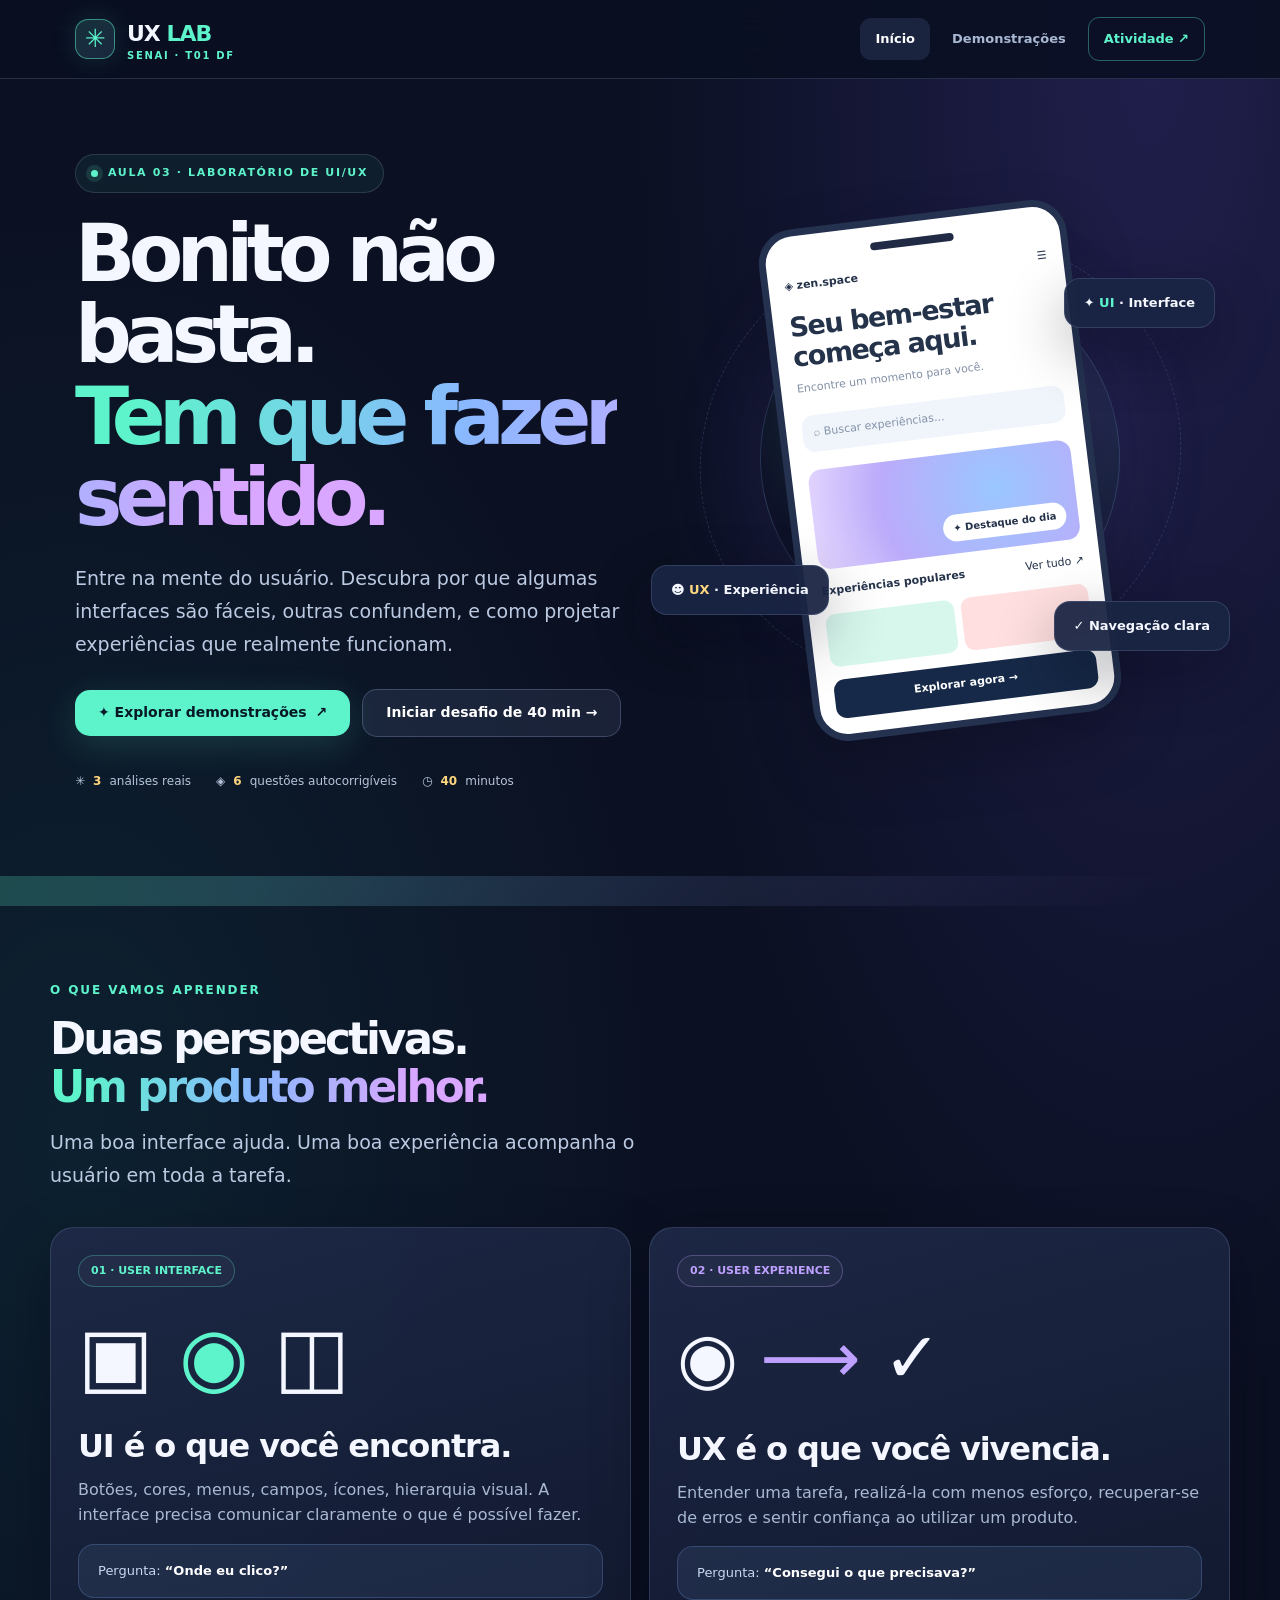
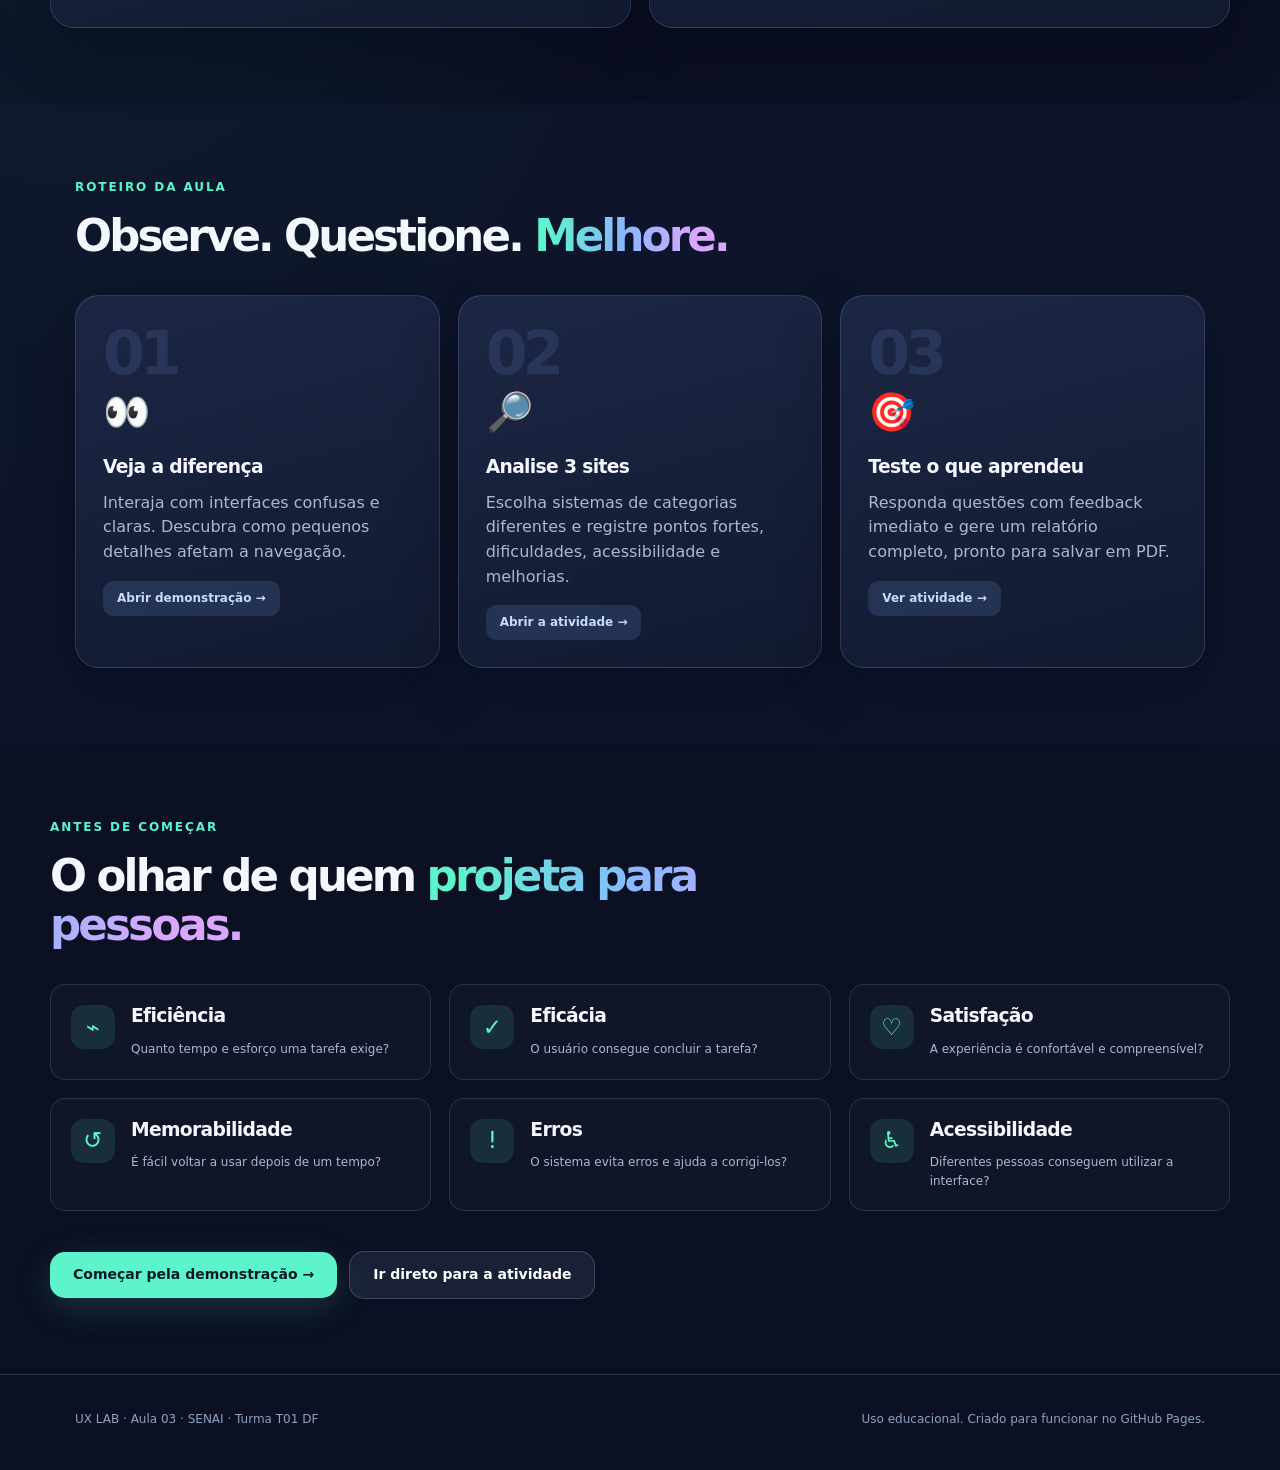
==== index.html @ def49b8b "Add files via upload" ====
<!DOCTYPE html><html lang="pt-BR"><head><meta charset="UTF-8"><meta name="viewport" content="width=device-width, initial-scale=1"><meta name="theme-color" content="#0b1022"><meta name="description" content="UX LAB: laboratório interativo de UI/UX para a Aula 03 do SENAI, turma T01 DF."><title>UX LAB | SENAI · T01 DF</title><link rel="icon" href="favicon.svg" type="image/svg+xml"><link rel="stylesheet" href="styles.css"></head><body>
<header class="topbar"><nav class="navbar wrap" aria-label="Navegação principal"><a class="brand" href="index.html"><span class="brand-mark" aria-hidden="true">✳</span><span>UX<span style="color:var(--teal)"> LAB</span><small>SENAI · T01 DF</small></span></a><div class="navlinks"><a href="index.html" aria-current="page">Início</a><a href="demonstracao.html">Demonstrações</a><a href="atividade.html" class="nav-cta">Atividade ↗</a></div></nav></header>
<main><section class="wrap hero"><div><div class="banner"><span class="pulse"></span> Aula 03 · Laboratório de UI/UX</div><h1>Bonito não basta.<br><span class="grad-text">Tem que fazer sentido.</span></h1><p class="lead">Entre na mente do usuário. Descubra por que algumas interfaces são fáceis, outras confundem, e como projetar experiências que realmente funcionam.</p><div class="hero-actions"><a href="demonstracao.html" class="btn primary">✦ Explorar demonstrações <span aria-hidden="true">↗</span></a><a href="atividade.html" class="btn secondary">Iniciar desafio de 40 min →</a></div><div class="highlights"><span>✳ <b>3</b> análises reais</span><span>◈ <b>6</b> questões autocorrigíveis</span><span>◷ <b>40</b> minutos</span></div></div>
<div class="visual-globe" aria-label="Ilustração de interface de aplicativo, com elementos de design e experiência"><div class="orb"></div><div class="orbit"></div><div class="hero-ui phone"><div class="notch"></div><div class="mini-top"><span>◈ zen.space</span><span>☰</span></div><div class="mini-title">Seu bem-estar<br>começa aqui.</div><div class="mini-sub">Encontre um momento para você.</div><div class="mini-search">⌕ Buscar experiências...</div><div class="mini-color"><div class="mini-pill">✦ Destaque do dia</div></div><div class="mini-row"><b>Experiências populares</b><span>Ver tudo ↗</span></div><div style="display:grid;grid-template-columns:1fr 1fr;gap:7px"><div style="height:53px;background:#d7f7ed;border-radius:10px"></div><div style="height:53px;background:#ffdfdf;border-radius:10px"></div></div><div class="mini-btn" style="margin-top:13px">Explorar agora →</div></div><div class="floating-tag tag-one">✦ <span style="color:var(--teal)">UI</span> · Interface</div><div class="floating-tag tag-two">☻ <span style="color:var(--gold)">UX</span> · Experiência</div><div class="floating-tag tag-three">✓ Navegação clara</div></div></section>
<div class="wave-decoration"></div>
<section class="section wrap" id="conceitos"><div class="section-head"><div class="eyebrow">O que vamos aprender</div><h2>Duas perspectivas.<br><span class="grad-text">Um produto melhor.</span></h2><p class="lead">Uma boa interface ajuda. Uma boa experiência acompanha o usuário em toda a tarefa.</p></div><div class="cards2"><article class="panel pad"><div class="pill teal">01 · USER INTERFACE</div><div style="font-size:80px;line-height:1.2;margin:22px 0">▣ <span style="color:var(--teal)">◉</span> ◫</div><h3 style="font-size:32px">UI é o que você encontra.</h3><p class="muted">Botões, cores, menus, campos, ícones, hierarquia visual. A interface precisa comunicar claramente o que é possível fazer.</p><div class="note">Pergunta: <strong>“Onde eu clico?”</strong></div></article><article class="panel pad"><div class="pill purple">02 · USER EXPERIENCE</div><div style="font-size:70px;line-height:1.35;margin:24px 0">◉ <span style="color:var(--purple)">⟶</span> ✓</div><h3 style="font-size:32px">UX é o que você vivencia.</h3><p class="muted">Entender uma tarefa, realizá-la com menos esforço, recuperar-se de erros e sentir confiança ao utilizar um produto.</p><div class="note">Pergunta: <strong>“Consegui o que precisava?”</strong></div></article></div></section>
<section class="section" style="background:rgba(18,26,48,.6)"><div class="wrap"><div class="section-head"><div class="eyebrow">Roteiro da aula</div><h2>Observe. Questione. <span class="grad-text">Melhore.</span></h2></div><div class="cards3"><div class="panel pad"><div class="cardnum">01</div><span class="feature-icon">👀</span><h3>Veja a diferença</h3><p class="muted">Interaja com interfaces confusas e claras. Descubra como pequenos detalhes afetam a navegação.</p><a href="demonstracao.html" class="btn soft sm">Abrir demonstração →</a></div><div class="panel pad"><div class="cardnum">02</div><span class="feature-icon">🔎</span><h3>Analise 3 sites</h3><p class="muted">Escolha sistemas de categorias diferentes e registre pontos fortes, dificuldades, acessibilidade e melhorias.</p><a href="atividade.html" class="btn soft sm">Abrir a atividade →</a></div><div class="panel pad"><div class="cardnum">03</div><span class="feature-icon">🎯</span><h3>Teste o que aprendeu</h3><p class="muted">Responda questões com feedback imediato e gere um relatório completo, pronto para salvar em PDF.</p><a href="atividade.html#quiz" class="btn soft sm">Ver atividade →</a></div></div></div></section>
<section class="section wrap"><div class="section-head"><div class="eyebrow">Antes de começar</div><h2>O olhar de quem <span class="grad-text">projeta para pessoas.</span></h2></div><div class="cards3"><div class="criterion"><div class="ci">⌁</div><div><h3>Eficiência</h3><p>Quanto tempo e esforço uma tarefa exige?</p></div></div><div class="criterion"><div class="ci">✓</div><div><h3>Eficácia</h3><p>O usuário consegue concluir a tarefa?</p></div></div><div class="criterion"><div class="ci">♡</div><div><h3>Satisfação</h3><p>A experiência é confortável e compreensível?</p></div></div><div class="criterion"><div class="ci">↺</div><div><h3>Memorabilidade</h3><p>É fácil voltar a usar depois de um tempo?</p></div></div><div class="criterion"><div class="ci">!</div><div><h3>Erros</h3><p>O sistema evita erros e ajuda a corrigi-los?</p></div></div><div class="criterion"><div class="ci">♿</div><div><h3>Acessibilidade</h3><p>Diferentes pessoas conseguem utilizar a interface?</p></div></div></div><div class="hero-actions" style="margin-top:40px"><a class="btn primary" href="demonstracao.html">Começar pela demonstração →</a><a class="btn secondary" href="atividade.html">Ir direto para a atividade</a></div></section></main>
<footer class="footer"><div class="wrap footer-grid"><span>UX LAB · Aula 03 · SENAI · Turma T01 DF</span><span>Uso educacional. Criado para funcionar no GitHub Pages.</span></div></footer><script src="app.js" defer></script></body></html>
---- styles.css ----
:root{--bg:#0b1022;--bg2:#111a32;--panel:#18213b;--panel2:#202b49;--ink:#f4f7ff;--muted:#a9b8d3;--outline:rgba(186,205,255,.16);--teal:#5df4cb;--blue:#89b8ff;--purple:#bda0ff;--pink:#ff9ec4;--gold:#ffd67d;--red:#ff9c99;--white:#fff;--radius:24px;--shadow:0 22px 60px rgba(1,6,20,.32)}*{box-sizing:border-box}html{scroll-behavior:smooth}body{margin:0;background:radial-gradient(ellipse at 90% 2%,rgba(107,83,225,.22),transparent 32%),radial-gradient(ellipse at 6% 37%,rgba(28,179,166,.10),transparent 36%),var(--bg);color:var(--ink);font-family:Inter,ui-sans-serif,system-ui,-apple-system,'Segoe UI',Arial,sans-serif;line-height:1.54;-webkit-font-smoothing:antialiased}a{color:inherit;text-decoration:none}button,input,textarea,select{font:inherit}button{cursor:pointer}a:focus-visible,button:focus-visible,input:focus-visible,textarea:focus-visible,select:focus-visible{outline:3px solid var(--gold);outline-offset:3px}button:disabled{cursor:not-allowed;opacity:.5}::selection{background:var(--teal);color:#091323}.wrap{max-width:1180px;padding:0 25px;margin:auto}.topbar{position:sticky;top:0;z-index:50;background:rgba(10,16,34,.87);backdrop-filter:blur(20px);border-bottom:1px solid var(--outline)}.navbar{display:flex;align-items:center;justify-content:space-between;min-height:78px;gap:20px}.brand{display:flex;align-items:center;gap:12px;font-weight:850;letter-spacing:-.045em;font-size:22px}.brand-mark{display:grid;place-items:center;width:40px;height:40px;border:1px solid rgba(93,244,203,.5);border-radius:13px;background:linear-gradient(140deg,rgba(93,244,203,.16),rgba(137,184,255,.14));box-shadow:0 0 27px rgba(93,244,203,.12);color:var(--teal);font-size:25px}.brand small{font-size:10px;letter-spacing:.17em;color:var(--teal);display:block;line-height:1.1}.navlinks{display:flex;gap:7px;align-items:center}.navlinks a{font-size:13px;color:var(--muted);font-weight:700;padding:11px 15px;border-radius:11px}.navlinks a:hover,.navlinks a[aria-current=page]{background:rgba(137,184,255,.12);color:#fff}.nav-cta{border:1px solid rgba(93,244,203,.36)!important;color:var(--teal)!important}.banner{margin:28px 0 0;padding:10px 15px;border:1px solid var(--outline);display:inline-flex;border-radius:100px;gap:10px;align-items:center;font-size:11px;font-weight:850;letter-spacing:.15em;color:var(--teal);text-transform:uppercase;background:rgba(93,244,203,.06)}.pulse{width:7px;height:7px;border-radius:50%;background:var(--teal);box-shadow:0 0 0 5px rgba(93,244,203,.13)}h1,h2,h3,p{margin-top:0}h1{font-size:clamp(46px,6.2vw,90px);letter-spacing:-.085em;line-height:1.025;margin:20px 0 24px;font-weight:900}h2{font-size:clamp(29px,3.4vw,48px);letter-spacing:-.065em;line-height:1.12;margin-bottom:14px}h3{letter-spacing:-.035em;margin-bottom:12px;line-height:1.22}.grad-text{background:linear-gradient(96deg,#5df4cb 7%,#89b8ff 46%,#d9a7ff 82%);-webkit-background-clip:text;background-clip:text;color:transparent}.lead{color:#bbcae2;font-size:clamp(16px,1.5vw,19px);max-width:640px;line-height:1.72}.hero{display:grid;grid-template-columns:1fr .94fr;gap:38px;align-items:center;padding-top:47px;padding-bottom:86px;min-height:610px}.hero-actions,.btn-row{display:flex;gap:12px;flex-wrap:wrap;align-items:center;margin-top:29px}.btn{display:inline-flex;align-items:center;justify-content:center;gap:9px;border:0;border-radius:15px;padding:14px 23px;font-size:14px;font-weight:850;transition:transform .2s,background .2s;line-height:1.25}.btn:hover{transform:translateY(-2px)}.btn.primary{background:var(--teal);color:#071826;box-shadow:0 9px 35px rgba(93,244,203,.16)}.btn.secondary{background:rgba(166,185,238,.10);color:#fff;border:1px solid rgba(189,209,255,.22)}.btn.soft{background:rgba(137,184,255,.14);color:#c5dbff}.btn.gold{background:var(--gold);color:#191827}.btn.danger{color:#ffb9bc;border:1px solid rgba(255,156,153,.35);background:rgba(255,156,153,.07)}.btn.sm{padding:10px 14px;border-radius:10px;font-size:12px}.eyebrow{font-weight:850;letter-spacing:.16em;color:var(--teal);text-transform:uppercase;font-size:12px;margin-bottom:15px}.mini{font-size:12px;color:var(--muted)}.muted{color:var(--muted)}.section{padding:75px 0}.section-head{max-width:750px;margin-bottom:35px}.cards3{display:grid;grid-template-columns:repeat(3,minmax(0,1fr));gap:18px}.cards2{display:grid;grid-template-columns:repeat(2,minmax(0,1fr));gap:18px}.panel{border:1px solid var(--outline);border-radius:var(--radius);background:linear-gradient(165deg,rgba(31,42,73,.88),rgba(19,27,50,.88));box-shadow:var(--shadow)}.pad{padding:27px}.eyecard{font-size:11px;font-weight:850;letter-spacing:.12em;color:var(--teal);text-transform:uppercase}.cardnum{font-size:60px;font-weight:900;letter-spacing:-.08em;line-height:1;color:rgba(137,184,255,.12)}.visual-globe{position:relative;height:490px;display:grid;place-items:center;isolation:isolate}.orb{position:absolute;width:360px;height:360px;border-radius:50%;border:1px solid rgba(137,184,255,.2);background:radial-gradient(circle at 60% 35%,rgba(160,119,255,.25),rgba(93,244,203,.055) 55%,transparent 70%);box-shadow:0 0 100px rgba(143,116,255,.12);transform:rotate(-15deg)}.orbit{position:absolute;inset:22px;border:1px dashed rgba(145,175,237,.18);border-radius:50%;transform:rotate(-18deg)}.hero-ui{width:310px;position:relative;transform:rotate(-7deg);z-index:2;box-shadow:0 40px 90px rgba(0,0,0,.4);animation:floaty 6s ease-in-out infinite}.phone{border:7px solid #243250;border-radius:35px;background:#fff;color:#24324a;padding:16px;box-shadow:0 28px 65px rgba(0,0,0,.2)}.phone .notch{width:84px;height:8px;background:#202a45;border-radius:100px;margin:0 auto 18px}.mini-top{display:flex;justify-content:space-between;align-items:center;font-size:11px;font-weight:800}.mini-title{font-size:27px;font-weight:900;letter-spacing:-.05em;line-height:1.1;margin:17px 0 10px}.mini-sub{font-size:11px;color:#8290a5}.mini-search{border-radius:12px;padding:10px 11px;background:#f0f4fb;font-size:11px;color:#8392a8;margin:18px 0}.mini-color{height:100px;border-radius:13px;background:radial-gradient(circle at 70% 40%,#9ac7ff,#bbabfa 60%,#e5d7ff);display:flex;justify-content:end;align-items:end;padding:12px}.mini-pill{font-size:10px;font-weight:850;background:#fff;border-radius:30px;padding:6px 10px}.mini-row{display:flex;justify-content:space-between;font-size:11px;margin:14px 0}.mini-btn{background:#162948;color:#fff;padding:11px;text-align:center;font-size:11px;border-radius:11px;font-weight:800}.floating-tag{position:absolute;z-index:3;border:1px solid var(--outline);background:rgba(26,37,67,.94);padding:14px 19px;border-radius:16px;font-size:13px;font-weight:800;box-shadow:var(--shadow)}.tag-one{right:-10px;top:65px;animation:floaty 5s 1s ease-in-out infinite}.tag-two{left:-25px;bottom:88px;animation:floaty 6s 2s ease-in-out infinite}.tag-three{right:-25px;bottom:52px;animation:floaty 6s .3s ease-in-out infinite}@keyframes floaty{0%,100%{transform:translateY(0) rotate(-3deg)}50%{transform:translateY(-12px) rotate(-3deg)}}.hero-ui{animation:floatphone 7s ease-in-out infinite}@keyframes floatphone{0%,100%{transform:translateY(0) rotate(-7deg)}50%{transform:translateY(-14px) rotate(-7deg)}}.accentline{display:inline-block;width:28px;height:3px;border-radius:3px;background:var(--teal);vertical-align:middle;margin-right:9px}.highlights{display:flex;gap:25px;flex-wrap:wrap;margin-top:35px;font-size:12px;color:#b7c4dc}.highlights span{display:flex;gap:8px;align-items:center}.highlights b{color:var(--gold)}.pill{display:inline-flex;gap:7px;align-items:center;border:1px solid var(--outline);border-radius:100px;padding:7px 12px;font-size:11px;color:#c8d6ee;font-weight:760;background:rgba(255,255,255,.03)}.pill.teal{border-color:rgba(93,244,203,.28);color:var(--teal)}.pill.purple{border-color:rgba(189,160,255,.3);color:var(--purple)}.cols{display:grid;grid-template-columns:repeat(2,1fr);gap:22px}.feature-icon{font-size:38px;margin-bottom:14px;display:block}.splitshow{display:grid;grid-template-columns:1fr 1fr;gap:20px}.showcard{padding:23px;background:#f7f9fd;color:#1f2c42;border-radius:20px;min-height:340px;box-shadow:inset 0 0 0 1px rgba(14,31,65,.09)}.showcard.bad{background:#e5e6e9}.bad .show-header{background:linear-gradient(90deg,#778084,#adb5b8);color:#fff}.show-header{border-radius:12px;padding:14px;font-size:13px;font-weight:850;background:#284d87;color:#fff;margin-bottom:17px}.showcard label{display:block;font-weight:800;font-size:11px;margin:12px 0 6px;color:#3b4b66}.showcard input,.showcard select{border:1px solid #cbd4e4;background:white;color:#18334f;min-height:40px;width:100%;border-radius:9px;padding:9px;font-size:12px}.showcard.bad input{border-radius:0;border-color:#b4b9be;background:#fff}.showcard.bad button{background:#a5aab0;color:#3c4855;border-radius:0}.showcard button{border:0;background:#325ac9;color:white;font-weight:850;border-radius:10px;padding:12px;width:100%;margin-top:15px}.showcard .response{min-height:25px;margin-top:10px;font-size:12px;font-weight:750;color:#247a60}.showcard.bad .response{color:#9b4847}.toggle-tabs{display:flex;flex-wrap:wrap;gap:8px}.toggle-tabs button,.tabchip{padding:10px 14px;border-radius:12px;border:1px solid var(--outline);color:#bbcae2;background:rgba(255,255,255,.04);font-weight:800;font-size:12px}.toggle-tabs button.active,.tabchip.active{background:var(--teal);border-color:var(--teal);color:#0c2631}.lightbox{background:#eff3fb;color:#20304a;padding:25px;border-radius:19px}.lightbox h3{color:#14243e}.lightbox p{color:#5f6c81}.section-kicker{color:var(--teal);font-size:12px;letter-spacing:.16em;font-weight:900;text-transform:uppercase}.demo-grid{display:grid;grid-template-columns:1.2fr .8fr;gap:25px;align-items:stretch}.note{background:rgba(137,184,255,.09);border:1px solid rgba(137,184,255,.22);border-radius:16px;padding:16px 19px;color:#c9d7ef;font-size:13px}.note strong{color:white}.success-note{background:rgba(93,244,203,.1);border:1px solid rgba(93,244,203,.24);border-radius:13px;padding:11px 14px;font-size:12px;color:#c0f8e7}.warn-note{background:rgba(255,214,125,.09);border:1px solid rgba(255,214,125,.24);border-radius:13px;padding:11px 14px;font-size:12px;color:#ffebc0}.step-rail{display:flex;gap:9px;flex-wrap:wrap;margin:20px 0}.step-rail button{flex:1;min-width:130px;text-align:left;padding:16px;border-radius:14px;background:#1a2544;border:1px solid var(--outline);color:#cdd8ed;font-size:12px;font-weight:850}.step-rail button.active{border-color:var(--teal);background:rgba(93,244,203,.10);color:var(--teal)}.step-rail span{display:block;font-size:10px;opacity:.65;margin-bottom:4px}.prototype{max-width:330px;margin:0 auto;min-height:360px;background:#f4f7fc;border-radius:26px;border:6px solid #3c4660;padding:22px 17px;color:#1a3045}.prototype.sketch{background:#faf8f0;font-family:'Comic Sans MS',cursive;border-color:#d0c7b5;filter:grayscale(.3)}.prototype.wireframe{background:#fafafa;border-color:#777}.prototype.mockup,.prototype.proto{background:#fff}.proto-box{padding:14px;margin:15px 0;background:#ebf0fb;border-radius:11px;color:#415575;font-size:13px;font-weight:750}.prototype.sketch .proto-box{border:2px dashed #a8a194;background:transparent}.prototype.wireframe .proto-box{border:2px solid #a1a1a1;border-radius:0;background:#e1e1e1;color:#777}.prototype .proto-cta{width:100%;padding:12px;border:0;border-radius:11px;background:#5a64d7;color:white;font-weight:800;margin-top:15px}.prototype.sketch .proto-cta{border:2px dashed #a8a194;background:transparent;color:#8f8b81}.prototype.wireframe .proto-cta{background:#777;border-radius:0}.prototype.mockup .proto-cta{opacity:.7;cursor:default}.mobile-figure{display:flex;justify-content:center;align-items:center}.criterion{padding:20px;display:flex;gap:16px;align-items:flex-start;border:1px solid var(--outline);border-radius:15px;background:rgba(255,255,255,.025)}.criterion .ci{width:44px;height:44px;border-radius:13px;display:grid;place-items:center;background:rgba(93,244,203,.11);color:var(--teal);font-size:23px;flex:none}.criterion p{font-size:12px;color:var(--muted);margin:6px 0 0}.breadcrumb{color:var(--muted);font-size:12px;margin-top:27px}.page-hero{padding:30px 0 30px}.page-hero h1{font-size:clamp(38px,5vw,65px);max-width:870px}.progress-shell{background:rgba(255,255,255,.065);height:10px;border-radius:30px;overflow:hidden}.progress-fill{height:100%;width:0%;border-radius:30px;background:linear-gradient(90deg,var(--teal),var(--blue),var(--purple));transition:width .5s}.work-head{display:flex;justify-content:space-between;gap:20px;align-items:center;flex-wrap:wrap}.timer{font-weight:900;font-size:24px;letter-spacing:-.04em;font-variant-numeric:tabular-nums;color:var(--gold)}.timer.low{color:var(--red)}.activity-grid{display:grid;grid-template-columns:250px 1fr;gap:24px;align-items:start}.sidebar{position:sticky;top:105px;padding:22px}.side-step{display:flex;align-items:center;gap:11px;width:100%;background:none;color:#b5c5de;border:0;text-align:left;padding:13px 9px;border-radius:11px;font-weight:750;font-size:13px}.side-step.active{background:rgba(93,244,203,.1);color:var(--teal)}.side-step.done{color:#aaf6dc}.step-index{width:30px;height:30px;border:1px solid var(--outline);display:grid;place-items:center;border-radius:10px;flex:none}.side-step.done .step-index{background:rgba(93,244,203,.15);color:var(--teal);border-color:rgba(93,244,203,.3)}.field{display:flex;flex-direction:column;gap:7px}.field label{color:#dde7f8;font-size:12px;font-weight:780}.field input,.field textarea,.field select{width:100%;border:1px solid rgba(180,201,238,.25);border-radius:12px;background:#101a32;color:white;padding:13px 14px;outline:none}.field textarea{min-height:95px;resize:vertical}.field input:focus,.field textarea:focus,.field select:focus{border-color:var(--teal);box-shadow:0 0 0 3px rgba(93,244,203,.09)}.field input::placeholder,.field textarea::placeholder{color:#8796b4}.field select option{background:#141d36}.field small{font-size:11px;color:var(--muted)}.fieldrow{display:grid;grid-template-columns:1fr 1fr;gap:16px}.formgrid{display:grid;grid-template-columns:1fr 1fr;gap:17px}.activity-screen{display:none}.activity-screen.active{display:block;animation:appear .28s ease-out}@keyframes appear{from{opacity:.1;transform:translateY(8px)}to{opacity:1;transform:translateY(0)}}.timeline{display:grid;grid-template-columns:repeat(4,1fr);gap:10px}.time-cell{background:rgba(255,255,255,.04);border:1px solid var(--outline);padding:15px;border-radius:14px}.time-cell b{font-size:22px;color:var(--teal);display:block}.time-cell span{font-size:11px;color:#b8c7df}.site-top{display:flex;align-items:center;justify-content:space-between;gap:14px;margin-bottom:15px;flex-wrap:wrap}.site-ordinal{font-size:12px;letter-spacing:.13em;color:var(--teal);font-weight:900}.site-avatar{height:58px;width:58px;border-radius:18px;background:linear-gradient(140deg,#89b8ff,#bda0ff);color:#13172d;display:grid;place-items:center;font-size:28px;box-shadow:0 12px 33px rgba(137,184,255,.13)}.site-avatar.gov{background:linear-gradient(140deg,#5df4cb,#a8ffd9)}.site-avatar.media{background:linear-gradient(140deg,#ff9ec4,#ffd67d)}.site-questions{display:grid;grid-template-columns:1fr 1fr;gap:17px}.site-questions .field textarea{min-height:126px}.field-top{display:flex;align-items:center;justify-content:space-between;gap:8px}.field-top label{flex:1}.chip{display:inline-flex;align-items:center;gap:6px;padding:6px 9px;border-radius:8px;font-size:10px;font-weight:900;background:rgba(93,244,203,.12);color:var(--teal)}.chip.warn{background:rgba(255,214,125,.11);color:var(--gold)}.scoregrid{display:grid;grid-template-columns:repeat(5,1fr);gap:9px}.scoreitem{background:rgba(255,255,255,.04);border:1px solid var(--outline);border-radius:14px;padding:14px 9px;text-align:center}.scoreitem label{display:block;font-size:10px;color:#b8c9e5;font-weight:850;min-height:29px}.scoreitem input[type=range]{width:100%;accent-color:var(--teal)}.scoreitem output{font-weight:900;font-size:20px;color:#fff}.helper-links{display:flex;flex-wrap:wrap;gap:8px;margin:12px 0 0}.helper-links button{background:rgba(137,184,255,.1);border:1px solid var(--outline);border-radius:8px;color:#c4d8f9;padding:7px 11px;font-size:11px;font-weight:800}.checkrow{display:flex;flex-wrap:wrap;gap:14px;font-size:11px;color:#bcd0e8;margin-top:12px}.checkrow label{display:flex;align-items:center;gap:7px;cursor:pointer}.checkrow input{accent-color:var(--teal);width:15px;height:15px}.insight{display:grid;grid-template-columns:1fr 1fr;gap:14px}.insight>div{padding:15px;border:1px solid var(--outline);border-radius:15px;background:rgba(255,255,255,.025)}.quiz-option{width:100%;display:block;text-align:left;padding:17px;border-radius:14px;background:rgba(255,255,255,.04);color:#e3eafa;border:1px solid var(--outline);margin-bottom:9px;font-weight:740}.quiz-option:hover{background:rgba(137,184,255,.11)}.quiz-option.selected{border-color:var(--teal);background:rgba(93,244,203,.12)}.quiz-option.correct{border-color:var(--teal)}.quiz-option.wrong{border-color:var(--red)}.quiz-explanation{border-radius:13px;background:rgba(93,244,203,.08);color:#c8f3e9;padding:13px 16px;font-size:13px;margin-top:14px}.results-grid{display:grid;grid-template-columns:repeat(3,1fr);gap:13px}.result-stat{border:1px solid var(--outline);background:rgba(255,255,255,.035);border-radius:16px;padding:21px;text-align:center}.result-stat strong{font-size:35px;letter-spacing:-.07em;display:block;color:var(--teal)}.result-stat small{color:var(--muted);font-size:11px}.print-report{display:none}.footer{padding:35px 0 42px;color:#8fa1bd;border-top:1px solid var(--outline);font-size:12px}.footer-grid{display:flex;justify-content:space-between;flex-wrap:wrap;gap:12px}.footer a{color:#bfdbf8}.sr-only{position:absolute;width:1px;height:1px;padding:0;margin:-1px;overflow:hidden;clip:rect(0,0,0,0);white-space:nowrap;border:0}.wave-decoration{width:100%;height:30px;background:linear-gradient(90deg,var(--teal),var(--blue),var(--purple));mask-image:linear-gradient(135deg,#000 20%,transparent 90%);opacity:.22}.toast{position:fixed;bottom:25px;right:25px;padding:14px 20px;background:#d3fae9;color:#0e4739;z-index:100;font-weight:800;font-size:13px;border-radius:13px;box-shadow:0 18px 55px rgba(0,0,0,.45);display:none}.toast.show{display:block;animation:appear .2s ease-out}.hidden{display:none!important}
@media(max-width:900px){.hero{grid-template-columns:1fr;gap:10px;padding-top:22px}.visual-globe{height:370px}.orb{width:300px;height:300px}.hero-ui{width:250px}.hero h1{font-size:clamp(45px,9vw,70px)}.cards3{grid-template-columns:1fr 1fr}.demo-grid,.activity-grid{grid-template-columns:1fr}.sidebar{position:relative;top:0}.activity-grid{gap:18px}.navbar{min-height:70px}.navlinks a{padding:8px;font-size:12px}}@media(max-width:630px){.wrap{padding:0 17px}.brand{font-size:17px}.brand-mark{width:35px;height:35px}.navlinks{gap:3px}.navlinks a{font-size:10px;padding:7px}.navlinks .nav-cta{display:none}.hero{padding-bottom:20px}.section{padding:48px 0}.cards3,.cards2,.cols,.splitshow,.site-questions,.fieldrow,.formgrid,.insight{grid-template-columns:1fr}.scoregrid{grid-template-columns:repeat(3,1fr)}.timeline{grid-template-columns:1fr 1fr}.results-grid{grid-template-columns:1fr 1fr}.pad{padding:18px}.visual-globe{overflow:hidden}.floating-tag{font-size:10px}.tag-two{left:0}.tag-three{right:0}.tag-one{right:2px}.phone{padding:12px}.activity-screen h2{font-size:27px}.btn{padding:12px 15px}.section-head{margin-bottom:20px}.hero-actions{margin-top:18px}.scoreitem label{font-size:9px}}
@media(prefers-reduced-motion:reduce){*,*::before,*::after{animation-duration:.01ms!important;transition-duration:.01ms!important;scroll-behavior:auto!important}}
@media print{body{background:#fff!important;color:#000!important;font-size:11pt}.topbar,.no-print,.footer,.sidebar,.activity-screen,.page-hero,.toast{display:none!important}.print-report{display:block!important;color:#111!important}.print-report h1{font-size:24pt;letter-spacing:normal}.print-report h2{font-size:17pt;letter-spacing:normal;page-break-after:avoid;margin-top:22px}.print-report h3{font-size:13pt}.print-report .report-block{border:1px solid #bbb;padding:13px;margin-bottom:15px;break-inside:avoid}.print-report p{white-space:pre-wrap}.print-report table{border-collapse:collapse;width:100%}.print-report td,.print-report th{border:1px solid #ccc;padding:6px;text-align:left}.print-report .report-info{background:#eee;padding:9px}}
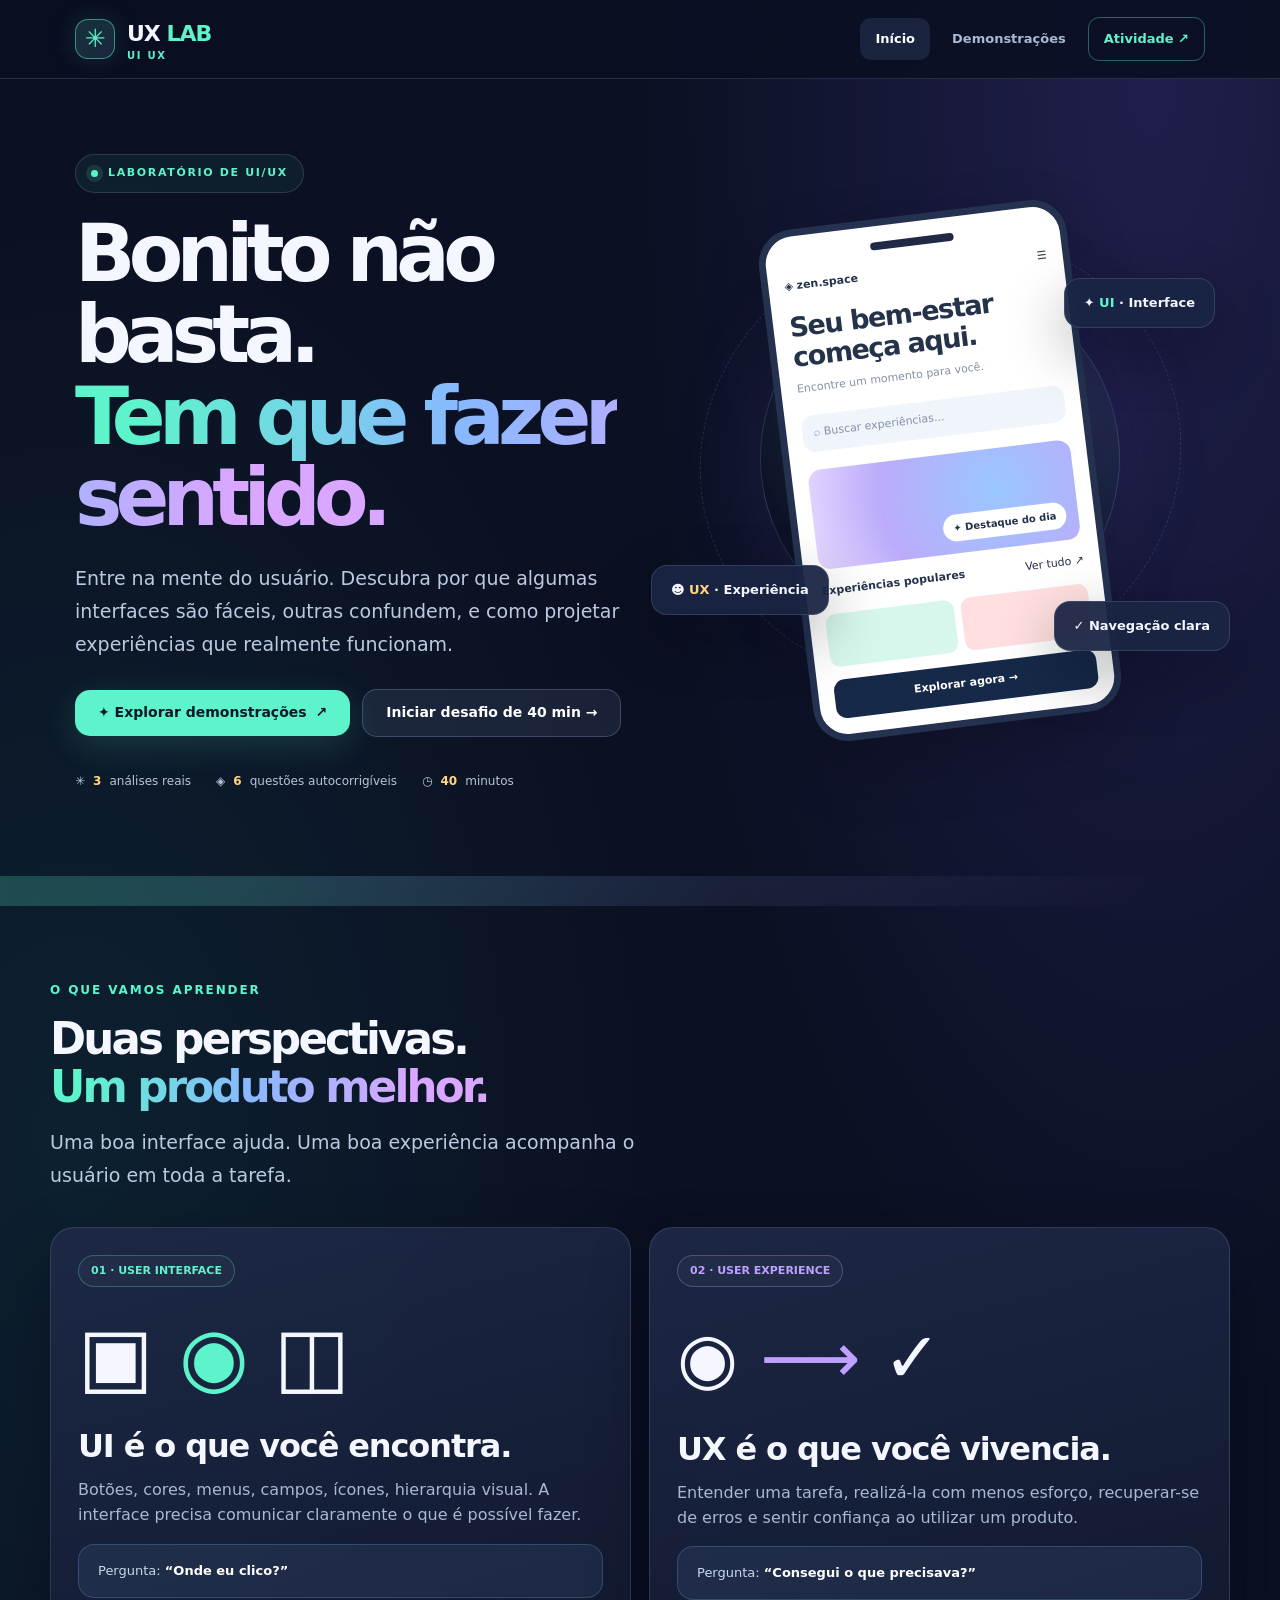
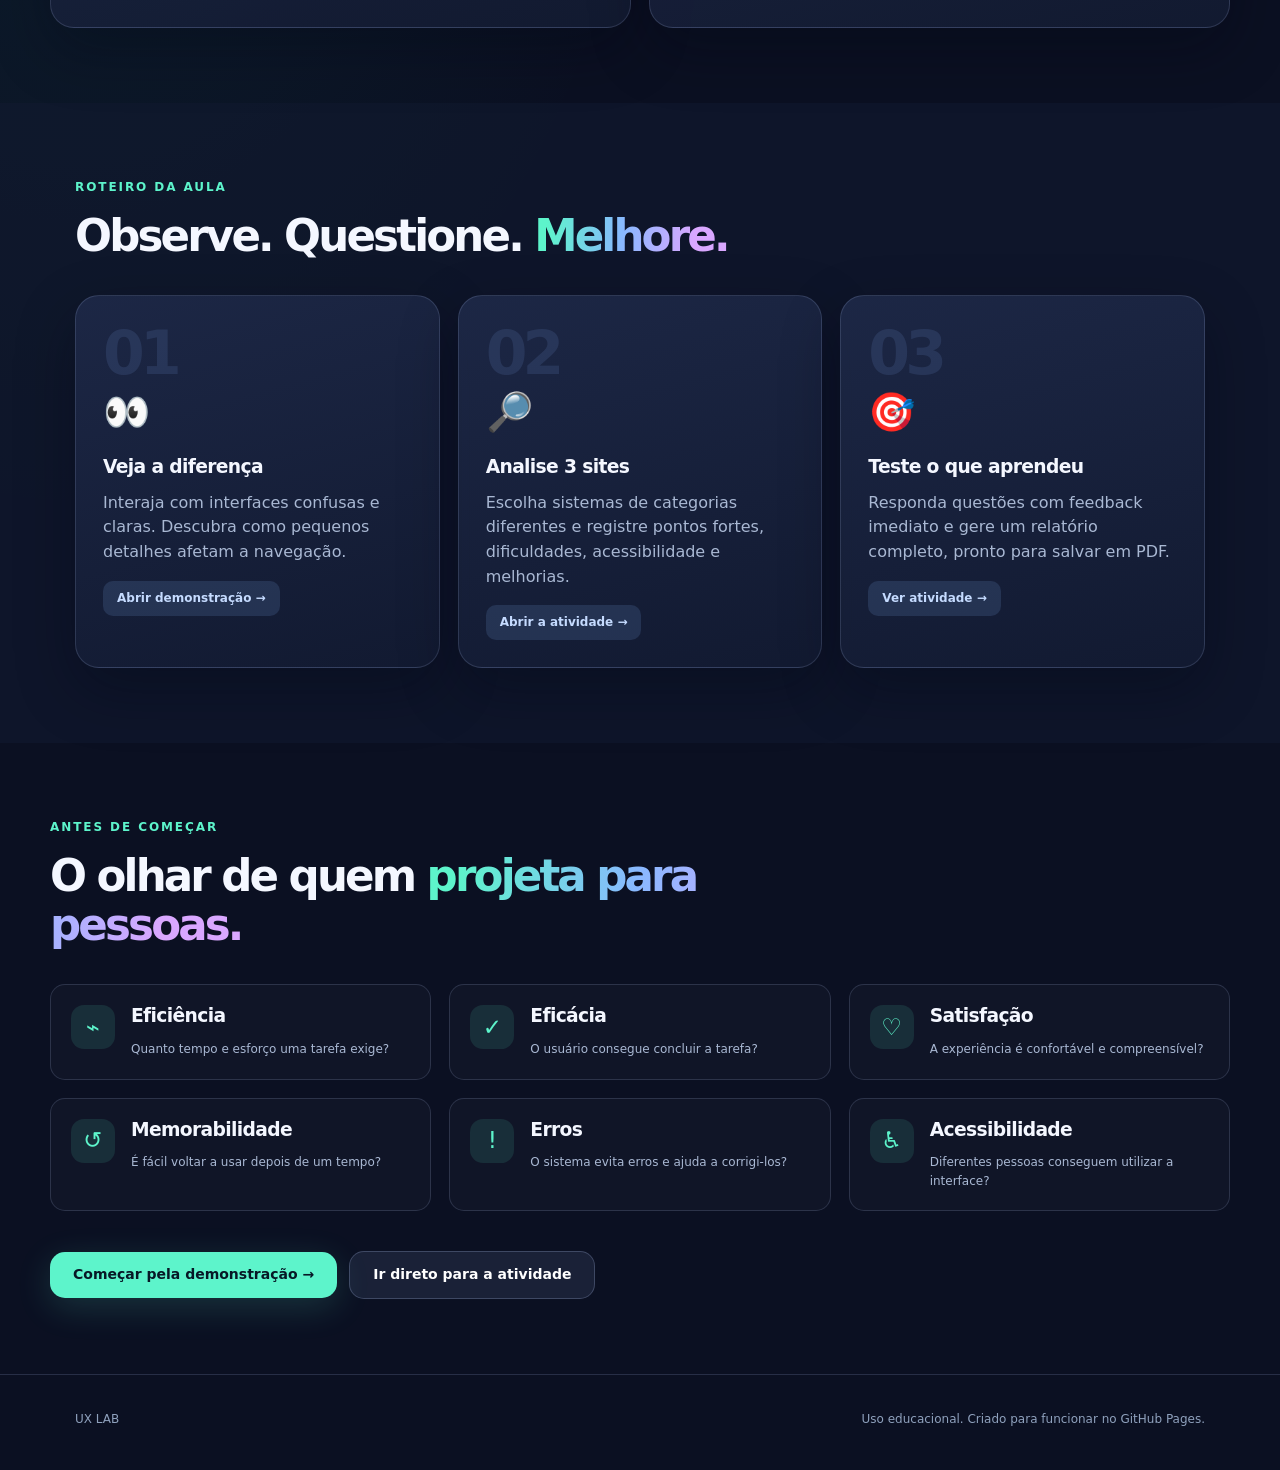
==== commit af95708e: "Update index.html" ====
--- a/index.html
+++ b/index.html
@@ -1,9 +1,9 @@
-<!DOCTYPE html><html lang="pt-BR"><head><meta charset="UTF-8"><meta name="viewport" content="width=device-width, initial-scale=1"><meta name="theme-color" content="#0b1022"><meta name="description" content="UX LAB: laboratório interativo de UI/UX para a Aula 03 do SENAI, turma T01 DF."><title>UX LAB | SENAI · T01 DF</title><link rel="icon" href="favicon.svg" type="image/svg+xml"><link rel="stylesheet" href="styles.css"></head><body>
-<header class="topbar"><nav class="navbar wrap" aria-label="Navegação principal"><a class="brand" href="index.html"><span class="brand-mark" aria-hidden="true">✳</span><span>UX<span style="color:var(--teal)"> LAB</span><small>SENAI · T01 DF</small></span></a><div class="navlinks"><a href="index.html" aria-current="page">Início</a><a href="demonstracao.html">Demonstrações</a><a href="atividade.html" class="nav-cta">Atividade ↗</a></div></nav></header>
-<main><section class="wrap hero"><div><div class="banner"><span class="pulse"></span> Aula 03 · Laboratório de UI/UX</div><h1>Bonito não basta.<br><span class="grad-text">Tem que fazer sentido.</span></h1><p class="lead">Entre na mente do usuário. Descubra por que algumas interfaces são fáceis, outras confundem, e como projetar experiências que realmente funcionam.</p><div class="hero-actions"><a href="demonstracao.html" class="btn primary">✦ Explorar demonstrações <span aria-hidden="true">↗</span></a><a href="atividade.html" class="btn secondary">Iniciar desafio de 40 min →</a></div><div class="highlights"><span>✳ <b>3</b> análises reais</span><span>◈ <b>6</b> questões autocorrigíveis</span><span>◷ <b>40</b> minutos</span></div></div>
+<!DOCTYPE html><html lang="pt-BR"><head><meta charset="UTF-8"><meta name="viewport" content="width=device-width, initial-scale=1"><meta name="theme-color" content="#0b1022"><meta name="description" content="UX LAB: laboratório interativo de UI/UX para a Aula 03 do SENAI, turma T01 DF."><title>UX LAB</title><link rel="icon" href="favicon.svg" type="image/svg+xml"><link rel="stylesheet" href="styles.css"></head><body>
+<header class="topbar"><nav class="navbar wrap" aria-label="Navegação principal"><a class="brand" href="index.html"><span class="brand-mark" aria-hidden="true">✳</span><span>UX<span style="color:var(--teal)"> LAB</span><small>UI UX</small></span></a><div class="navlinks"><a href="index.html" aria-current="page">Início</a><a href="demonstracao.html">Demonstrações</a><a href="atividade.html" class="nav-cta">Atividade ↗</a></div></nav></header>
+<main><section class="wrap hero"><div><div class="banner"><span class="pulse"></span>Laboratório de UI/UX</div><h1>Bonito não basta.<br><span class="grad-text">Tem que fazer sentido.</span></h1><p class="lead">Entre na mente do usuário. Descubra por que algumas interfaces são fáceis, outras confundem, e como projetar experiências que realmente funcionam.</p><div class="hero-actions"><a href="demonstracao.html" class="btn primary">✦ Explorar demonstrações <span aria-hidden="true">↗</span></a><a href="atividade.html" class="btn secondary">Iniciar desafio de 40 min →</a></div><div class="highlights"><span>✳ <b>3</b> análises reais</span><span>◈ <b>6</b> questões autocorrigíveis</span><span>◷ <b>40</b> minutos</span></div></div>
 <div class="visual-globe" aria-label="Ilustração de interface de aplicativo, com elementos de design e experiência"><div class="orb"></div><div class="orbit"></div><div class="hero-ui phone"><div class="notch"></div><div class="mini-top"><span>◈ zen.space</span><span>☰</span></div><div class="mini-title">Seu bem-estar<br>começa aqui.</div><div class="mini-sub">Encontre um momento para você.</div><div class="mini-search">⌕ Buscar experiências...</div><div class="mini-color"><div class="mini-pill">✦ Destaque do dia</div></div><div class="mini-row"><b>Experiências populares</b><span>Ver tudo ↗</span></div><div style="display:grid;grid-template-columns:1fr 1fr;gap:7px"><div style="height:53px;background:#d7f7ed;border-radius:10px"></div><div style="height:53px;background:#ffdfdf;border-radius:10px"></div></div><div class="mini-btn" style="margin-top:13px">Explorar agora →</div></div><div class="floating-tag tag-one">✦ <span style="color:var(--teal)">UI</span> · Interface</div><div class="floating-tag tag-two">☻ <span style="color:var(--gold)">UX</span> · Experiência</div><div class="floating-tag tag-three">✓ Navegação clara</div></div></section>
 <div class="wave-decoration"></div>
 <section class="section wrap" id="conceitos"><div class="section-head"><div class="eyebrow">O que vamos aprender</div><h2>Duas perspectivas.<br><span class="grad-text">Um produto melhor.</span></h2><p class="lead">Uma boa interface ajuda. Uma boa experiência acompanha o usuário em toda a tarefa.</p></div><div class="cards2"><article class="panel pad"><div class="pill teal">01 · USER INTERFACE</div><div style="font-size:80px;line-height:1.2;margin:22px 0">▣ <span style="color:var(--teal)">◉</span> ◫</div><h3 style="font-size:32px">UI é o que você encontra.</h3><p class="muted">Botões, cores, menus, campos, ícones, hierarquia visual. A interface precisa comunicar claramente o que é possível fazer.</p><div class="note">Pergunta: <strong>“Onde eu clico?”</strong></div></article><article class="panel pad"><div class="pill purple">02 · USER EXPERIENCE</div><div style="font-size:70px;line-height:1.35;margin:24px 0">◉ <span style="color:var(--purple)">⟶</span> ✓</div><h3 style="font-size:32px">UX é o que você vivencia.</h3><p class="muted">Entender uma tarefa, realizá-la com menos esforço, recuperar-se de erros e sentir confiança ao utilizar um produto.</p><div class="note">Pergunta: <strong>“Consegui o que precisava?”</strong></div></article></div></section>
 <section class="section" style="background:rgba(18,26,48,.6)"><div class="wrap"><div class="section-head"><div class="eyebrow">Roteiro da aula</div><h2>Observe. Questione. <span class="grad-text">Melhore.</span></h2></div><div class="cards3"><div class="panel pad"><div class="cardnum">01</div><span class="feature-icon">👀</span><h3>Veja a diferença</h3><p class="muted">Interaja com interfaces confusas e claras. Descubra como pequenos detalhes afetam a navegação.</p><a href="demonstracao.html" class="btn soft sm">Abrir demonstração →</a></div><div class="panel pad"><div class="cardnum">02</div><span class="feature-icon">🔎</span><h3>Analise 3 sites</h3><p class="muted">Escolha sistemas de categorias diferentes e registre pontos fortes, dificuldades, acessibilidade e melhorias.</p><a href="atividade.html" class="btn soft sm">Abrir a atividade →</a></div><div class="panel pad"><div class="cardnum">03</div><span class="feature-icon">🎯</span><h3>Teste o que aprendeu</h3><p class="muted">Responda questões com feedback imediato e gere um relatório completo, pronto para salvar em PDF.</p><a href="atividade.html#quiz" class="btn soft sm">Ver atividade →</a></div></div></div></section>
 <section class="section wrap"><div class="section-head"><div class="eyebrow">Antes de começar</div><h2>O olhar de quem <span class="grad-text">projeta para pessoas.</span></h2></div><div class="cards3"><div class="criterion"><div class="ci">⌁</div><div><h3>Eficiência</h3><p>Quanto tempo e esforço uma tarefa exige?</p></div></div><div class="criterion"><div class="ci">✓</div><div><h3>Eficácia</h3><p>O usuário consegue concluir a tarefa?</p></div></div><div class="criterion"><div class="ci">♡</div><div><h3>Satisfação</h3><p>A experiência é confortável e compreensível?</p></div></div><div class="criterion"><div class="ci">↺</div><div><h3>Memorabilidade</h3><p>É fácil voltar a usar depois de um tempo?</p></div></div><div class="criterion"><div class="ci">!</div><div><h3>Erros</h3><p>O sistema evita erros e ajuda a corrigi-los?</p></div></div><div class="criterion"><div class="ci">♿</div><div><h3>Acessibilidade</h3><p>Diferentes pessoas conseguem utilizar a interface?</p></div></div></div><div class="hero-actions" style="margin-top:40px"><a class="btn primary" href="demonstracao.html">Começar pela demonstração →</a><a class="btn secondary" href="atividade.html">Ir direto para a atividade</a></div></section></main>
-<footer class="footer"><div class="wrap footer-grid"><span>UX LAB · Aula 03 · SENAI · Turma T01 DF</span><span>Uso educacional. Criado para funcionar no GitHub Pages.</span></div></footer><script src="app.js" defer></script></body></html>
+<footer class="footer"><div class="wrap footer-grid"><span>UX LAB</span><span>Uso educacional. Criado para funcionar no GitHub Pages.</span></div></footer><script src="app.js" defer></script></body></html>
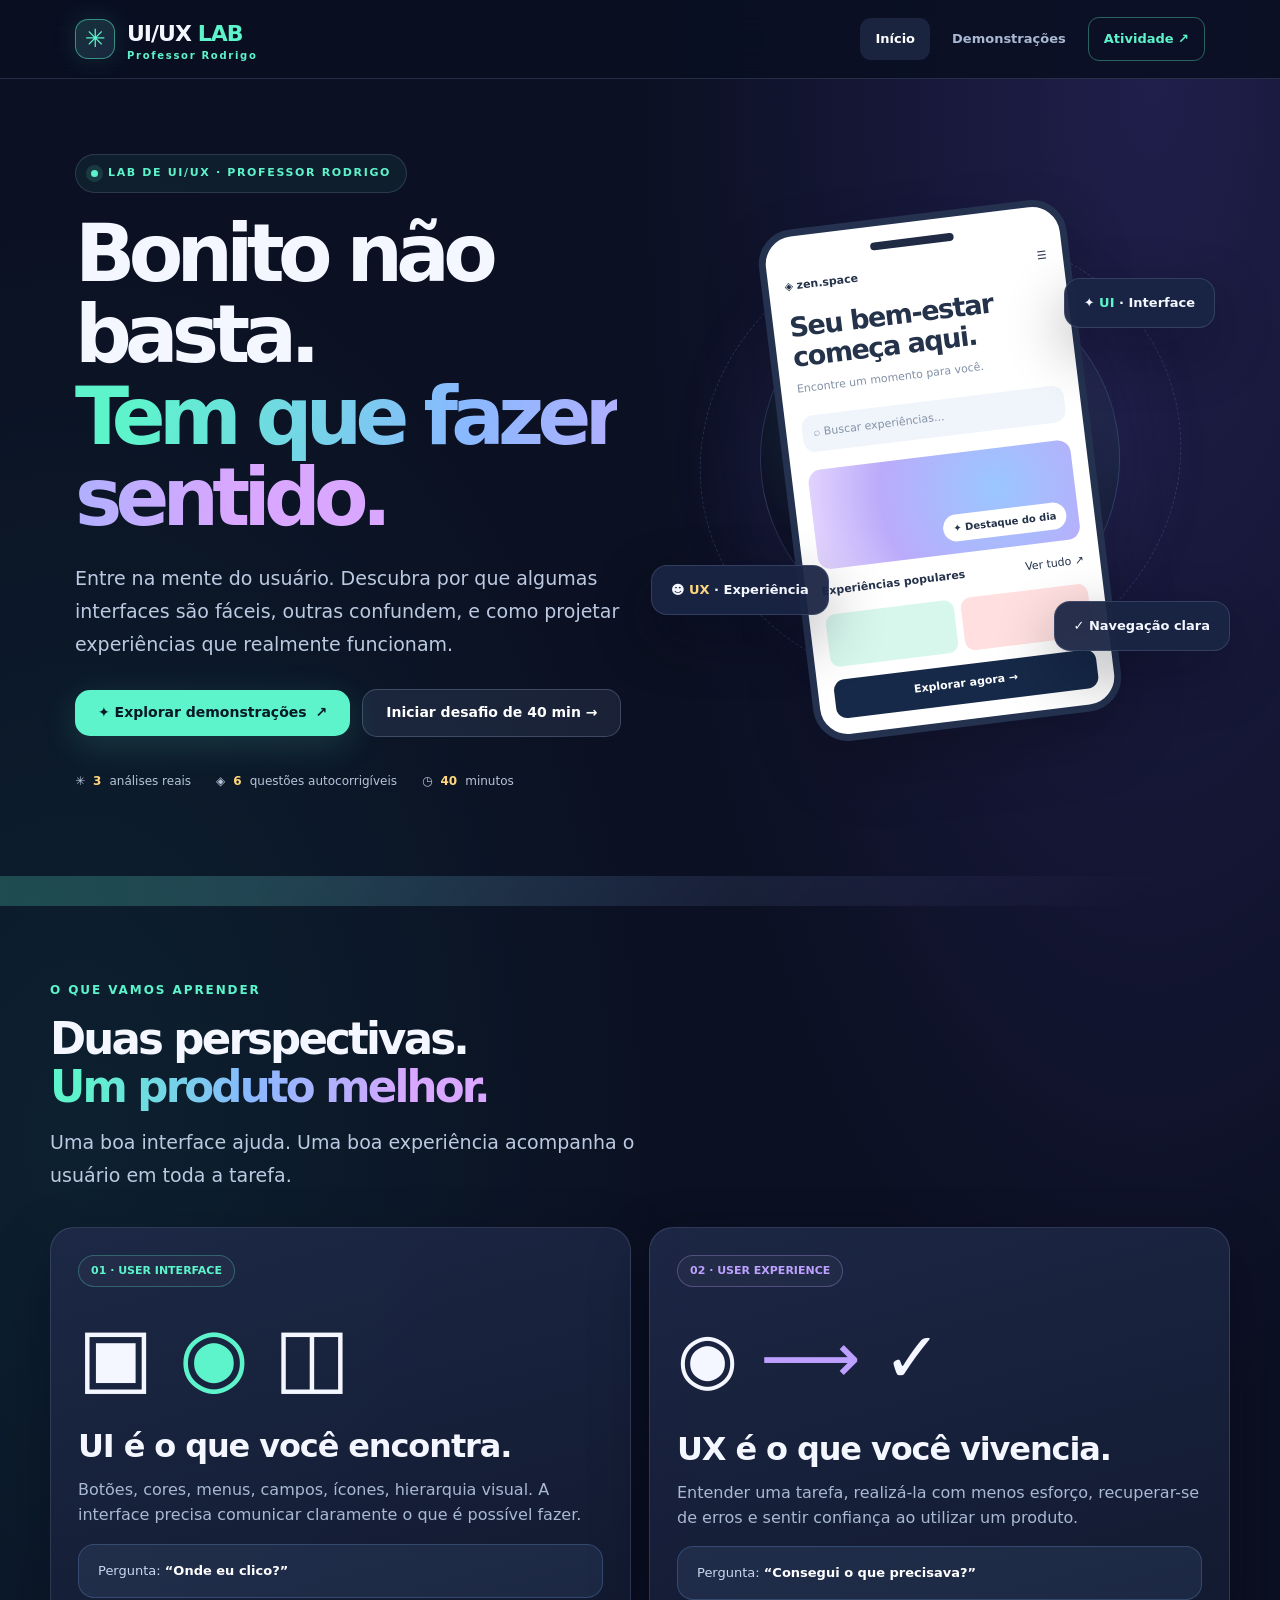
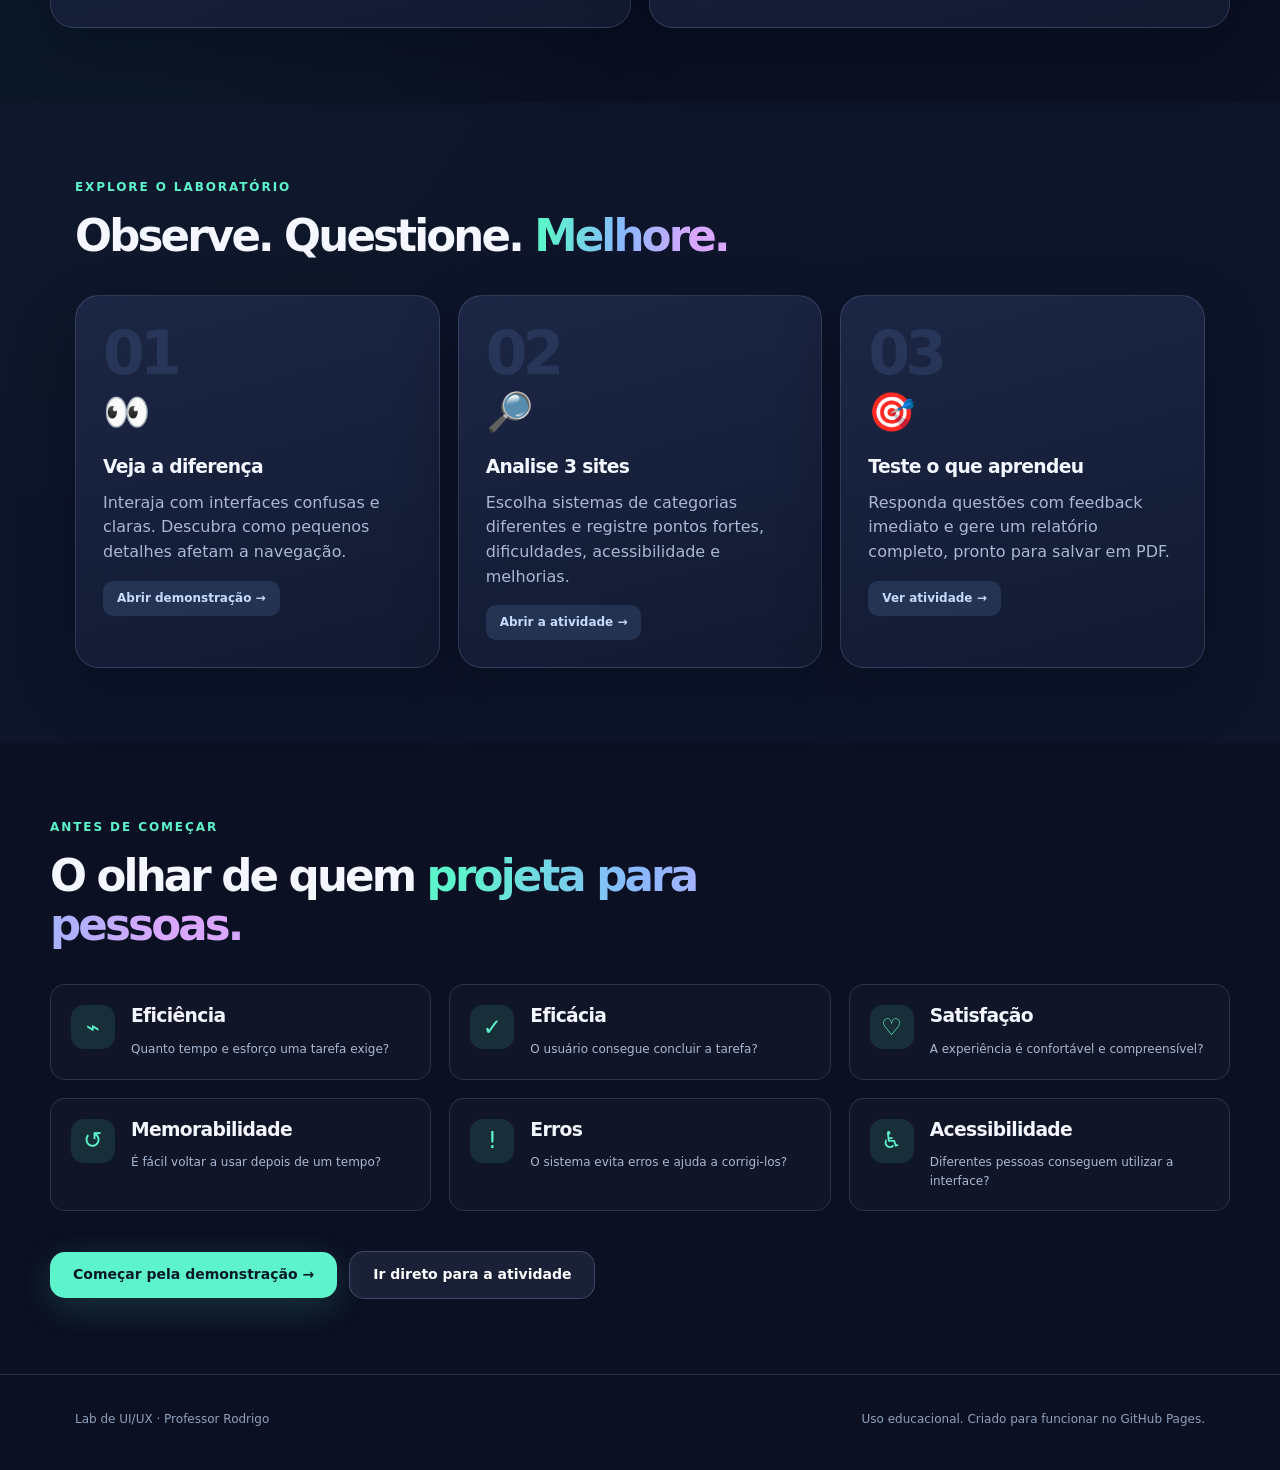
==== commit e5bc7ffb: "Add files via upload" ====
--- a/index.html
+++ b/index.html
@@ -1,9 +1,9 @@
-<!DOCTYPE html><html lang="pt-BR"><head><meta charset="UTF-8"><meta name="viewport" content="width=device-width, initial-scale=1"><meta name="theme-color" content="#0b1022"><meta name="description" content="UX LAB: laboratório interativo de UI/UX para a Aula 03 do SENAI, turma T01 DF."><title>UX LAB</title><link rel="icon" href="favicon.svg" type="image/svg+xml"><link rel="stylesheet" href="styles.css"></head><body>
-<header class="topbar"><nav class="navbar wrap" aria-label="Navegação principal"><a class="brand" href="index.html"><span class="brand-mark" aria-hidden="true">✳</span><span>UX<span style="color:var(--teal)"> LAB</span><small>UI UX</small></span></a><div class="navlinks"><a href="index.html" aria-current="page">Início</a><a href="demonstracao.html">Demonstrações</a><a href="atividade.html" class="nav-cta">Atividade ↗</a></div></nav></header>
-<main><section class="wrap hero"><div><div class="banner"><span class="pulse"></span>Laboratório de UI/UX</div><h1>Bonito não basta.<br><span class="grad-text">Tem que fazer sentido.</span></h1><p class="lead">Entre na mente do usuário. Descubra por que algumas interfaces são fáceis, outras confundem, e como projetar experiências que realmente funcionam.</p><div class="hero-actions"><a href="demonstracao.html" class="btn primary">✦ Explorar demonstrações <span aria-hidden="true">↗</span></a><a href="atividade.html" class="btn secondary">Iniciar desafio de 40 min →</a></div><div class="highlights"><span>✳ <b>3</b> análises reais</span><span>◈ <b>6</b> questões autocorrigíveis</span><span>◷ <b>40</b> minutos</span></div></div>
+<!DOCTYPE html><html lang="pt-BR"><head><meta charset="UTF-8"><meta name="viewport" content="width=device-width, initial-scale=1"><meta name="theme-color" content="#0b1022"><meta name="description" content="Lab de UI/UX do Professor Rodrigo: demonstrações visuais, análise de interfaces e exercícios práticos de experiência do usuário."><title>Lab de UI/UX | Professor Rodrigo</title><link rel="icon" href="favicon.svg" type="image/svg+xml"><link rel="stylesheet" href="styles.css"></head><body>
+<header class="topbar"><nav class="navbar wrap" aria-label="Navegação principal"><a class="brand" href="index.html"><span class="brand-mark" aria-hidden="true">✳</span><span>UI/UX<span style="color:var(--teal)"> LAB</span><small>Professor Rodrigo</small></span></a><div class="navlinks"><a href="index.html" aria-current="page">Início</a><a href="demonstracao.html">Demonstrações</a><a href="atividade.html" class="nav-cta">Atividade ↗</a></div></nav></header>
+<main><section class="wrap hero"><div><div class="banner"><span class="pulse"></span> Lab de UI/UX · Professor Rodrigo</div><h1>Bonito não basta.<br><span class="grad-text">Tem que fazer sentido.</span></h1><p class="lead">Entre na mente do usuário. Descubra por que algumas interfaces são fáceis, outras confundem, e como projetar experiências que realmente funcionam.</p><div class="hero-actions"><a href="demonstracao.html" class="btn primary">✦ Explorar demonstrações <span aria-hidden="true">↗</span></a><a href="atividade.html" class="btn secondary">Iniciar desafio de 40 min →</a></div><div class="highlights"><span>✳ <b>3</b> análises reais</span><span>◈ <b>6</b> questões autocorrigíveis</span><span>◷ <b>40</b> minutos</span></div></div>
 <div class="visual-globe" aria-label="Ilustração de interface de aplicativo, com elementos de design e experiência"><div class="orb"></div><div class="orbit"></div><div class="hero-ui phone"><div class="notch"></div><div class="mini-top"><span>◈ zen.space</span><span>☰</span></div><div class="mini-title">Seu bem-estar<br>começa aqui.</div><div class="mini-sub">Encontre um momento para você.</div><div class="mini-search">⌕ Buscar experiências...</div><div class="mini-color"><div class="mini-pill">✦ Destaque do dia</div></div><div class="mini-row"><b>Experiências populares</b><span>Ver tudo ↗</span></div><div style="display:grid;grid-template-columns:1fr 1fr;gap:7px"><div style="height:53px;background:#d7f7ed;border-radius:10px"></div><div style="height:53px;background:#ffdfdf;border-radius:10px"></div></div><div class="mini-btn" style="margin-top:13px">Explorar agora →</div></div><div class="floating-tag tag-one">✦ <span style="color:var(--teal)">UI</span> · Interface</div><div class="floating-tag tag-two">☻ <span style="color:var(--gold)">UX</span> · Experiência</div><div class="floating-tag tag-three">✓ Navegação clara</div></div></section>
 <div class="wave-decoration"></div>
 <section class="section wrap" id="conceitos"><div class="section-head"><div class="eyebrow">O que vamos aprender</div><h2>Duas perspectivas.<br><span class="grad-text">Um produto melhor.</span></h2><p class="lead">Uma boa interface ajuda. Uma boa experiência acompanha o usuário em toda a tarefa.</p></div><div class="cards2"><article class="panel pad"><div class="pill teal">01 · USER INTERFACE</div><div style="font-size:80px;line-height:1.2;margin:22px 0">▣ <span style="color:var(--teal)">◉</span> ◫</div><h3 style="font-size:32px">UI é o que você encontra.</h3><p class="muted">Botões, cores, menus, campos, ícones, hierarquia visual. A interface precisa comunicar claramente o que é possível fazer.</p><div class="note">Pergunta: <strong>“Onde eu clico?”</strong></div></article><article class="panel pad"><div class="pill purple">02 · USER EXPERIENCE</div><div style="font-size:70px;line-height:1.35;margin:24px 0">◉ <span style="color:var(--purple)">⟶</span> ✓</div><h3 style="font-size:32px">UX é o que você vivencia.</h3><p class="muted">Entender uma tarefa, realizá-la com menos esforço, recuperar-se de erros e sentir confiança ao utilizar um produto.</p><div class="note">Pergunta: <strong>“Consegui o que precisava?”</strong></div></article></div></section>
-<section class="section" style="background:rgba(18,26,48,.6)"><div class="wrap"><div class="section-head"><div class="eyebrow">Roteiro da aula</div><h2>Observe. Questione. <span class="grad-text">Melhore.</span></h2></div><div class="cards3"><div class="panel pad"><div class="cardnum">01</div><span class="feature-icon">👀</span><h3>Veja a diferença</h3><p class="muted">Interaja com interfaces confusas e claras. Descubra como pequenos detalhes afetam a navegação.</p><a href="demonstracao.html" class="btn soft sm">Abrir demonstração →</a></div><div class="panel pad"><div class="cardnum">02</div><span class="feature-icon">🔎</span><h3>Analise 3 sites</h3><p class="muted">Escolha sistemas de categorias diferentes e registre pontos fortes, dificuldades, acessibilidade e melhorias.</p><a href="atividade.html" class="btn soft sm">Abrir a atividade →</a></div><div class="panel pad"><div class="cardnum">03</div><span class="feature-icon">🎯</span><h3>Teste o que aprendeu</h3><p class="muted">Responda questões com feedback imediato e gere um relatório completo, pronto para salvar em PDF.</p><a href="atividade.html#quiz" class="btn soft sm">Ver atividade →</a></div></div></div></section>
+<section class="section" style="background:rgba(18,26,48,.6)"><div class="wrap"><div class="section-head"><div class="eyebrow">Explore o laboratório</div><h2>Observe. Questione. <span class="grad-text">Melhore.</span></h2></div><div class="cards3"><div class="panel pad"><div class="cardnum">01</div><span class="feature-icon">👀</span><h3>Veja a diferença</h3><p class="muted">Interaja com interfaces confusas e claras. Descubra como pequenos detalhes afetam a navegação.</p><a href="demonstracao.html" class="btn soft sm">Abrir demonstração →</a></div><div class="panel pad"><div class="cardnum">02</div><span class="feature-icon">🔎</span><h3>Analise 3 sites</h3><p class="muted">Escolha sistemas de categorias diferentes e registre pontos fortes, dificuldades, acessibilidade e melhorias.</p><a href="atividade.html" class="btn soft sm">Abrir a atividade →</a></div><div class="panel pad"><div class="cardnum">03</div><span class="feature-icon">🎯</span><h3>Teste o que aprendeu</h3><p class="muted">Responda questões com feedback imediato e gere um relatório completo, pronto para salvar em PDF.</p><a href="atividade.html#quiz" class="btn soft sm">Ver atividade →</a></div></div></div></section>
 <section class="section wrap"><div class="section-head"><div class="eyebrow">Antes de começar</div><h2>O olhar de quem <span class="grad-text">projeta para pessoas.</span></h2></div><div class="cards3"><div class="criterion"><div class="ci">⌁</div><div><h3>Eficiência</h3><p>Quanto tempo e esforço uma tarefa exige?</p></div></div><div class="criterion"><div class="ci">✓</div><div><h3>Eficácia</h3><p>O usuário consegue concluir a tarefa?</p></div></div><div class="criterion"><div class="ci">♡</div><div><h3>Satisfação</h3><p>A experiência é confortável e compreensível?</p></div></div><div class="criterion"><div class="ci">↺</div><div><h3>Memorabilidade</h3><p>É fácil voltar a usar depois de um tempo?</p></div></div><div class="criterion"><div class="ci">!</div><div><h3>Erros</h3><p>O sistema evita erros e ajuda a corrigi-los?</p></div></div><div class="criterion"><div class="ci">♿</div><div><h3>Acessibilidade</h3><p>Diferentes pessoas conseguem utilizar a interface?</p></div></div></div><div class="hero-actions" style="margin-top:40px"><a class="btn primary" href="demonstracao.html">Começar pela demonstração →</a><a class="btn secondary" href="atividade.html">Ir direto para a atividade</a></div></section></main>
-<footer class="footer"><div class="wrap footer-grid"><span>UX LAB</span><span>Uso educacional. Criado para funcionar no GitHub Pages.</span></div></footer><script src="app.js" defer></script></body></html>
+<footer class="footer"><div class="wrap footer-grid"><span>Lab de UI/UX · Professor Rodrigo</span><span>Uso educacional. Criado para funcionar no GitHub Pages.</span></div></footer><script src="app.js" defer></script></body></html>
